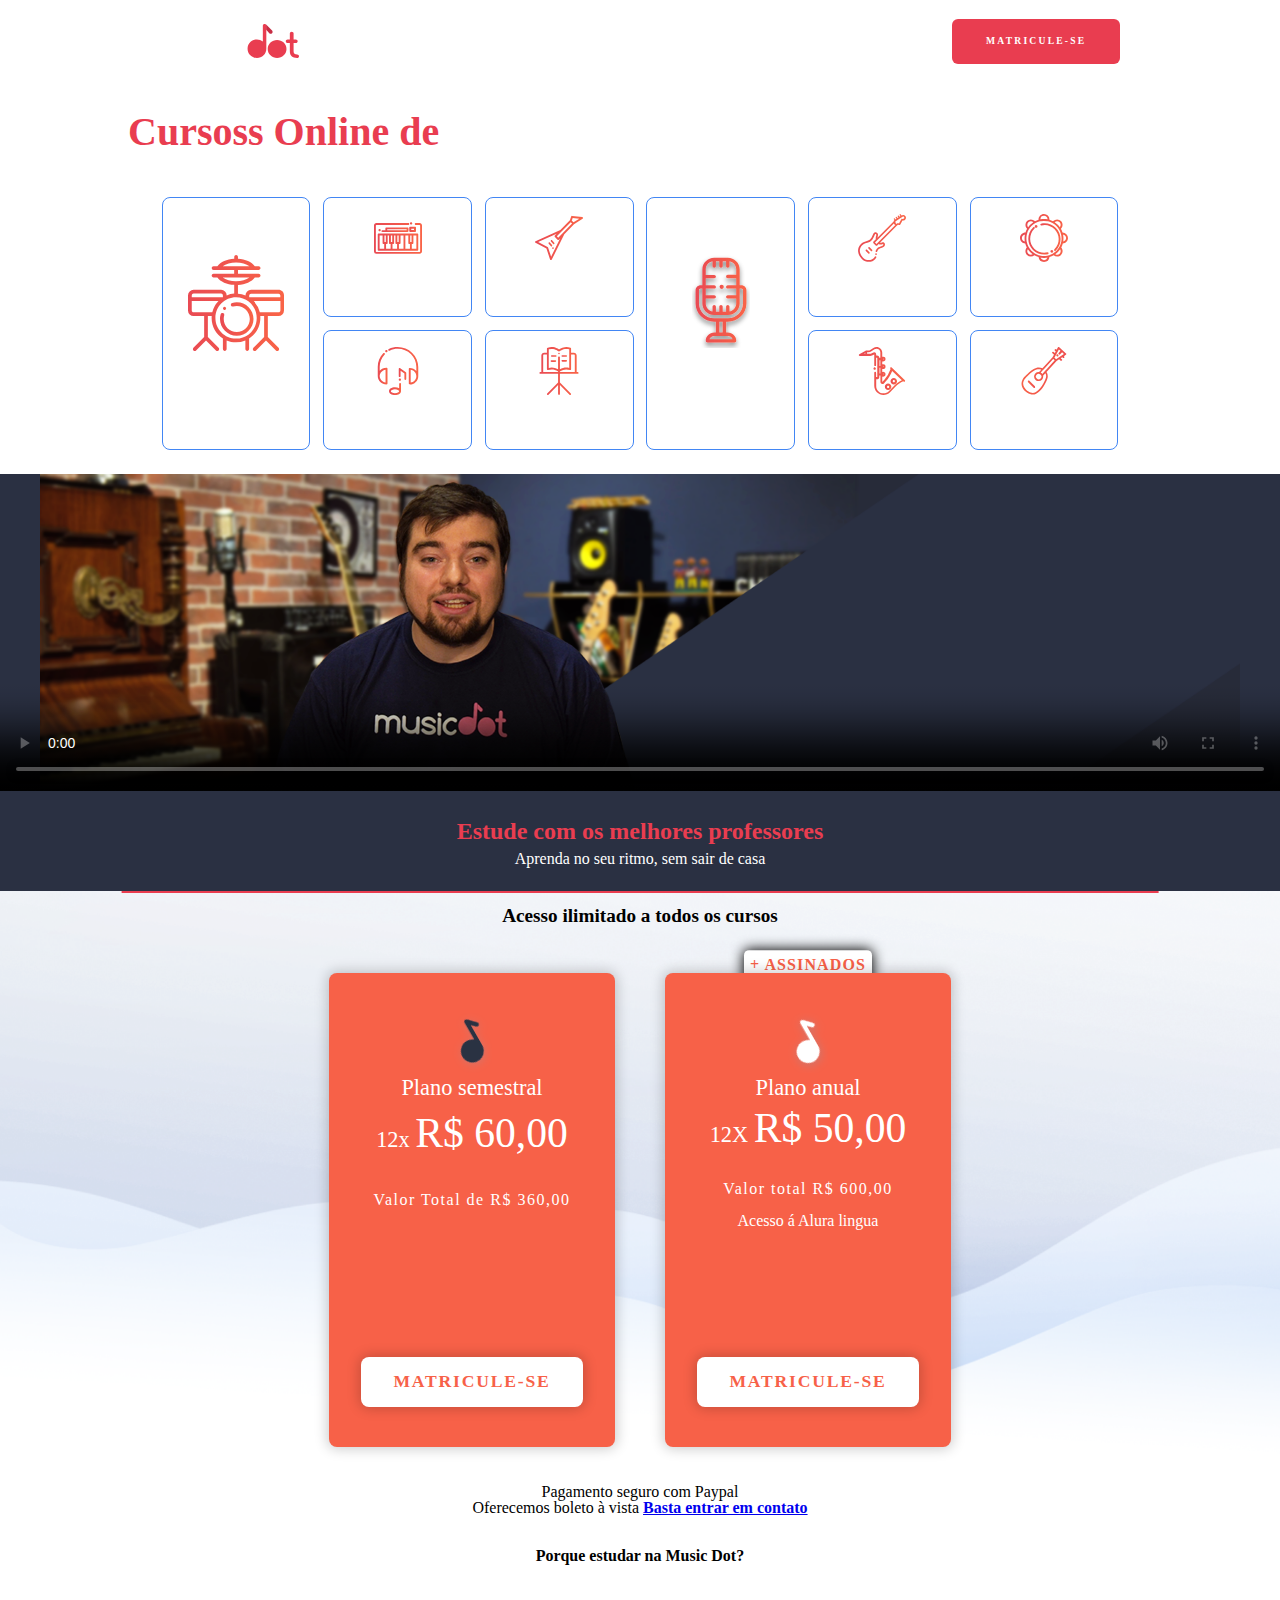
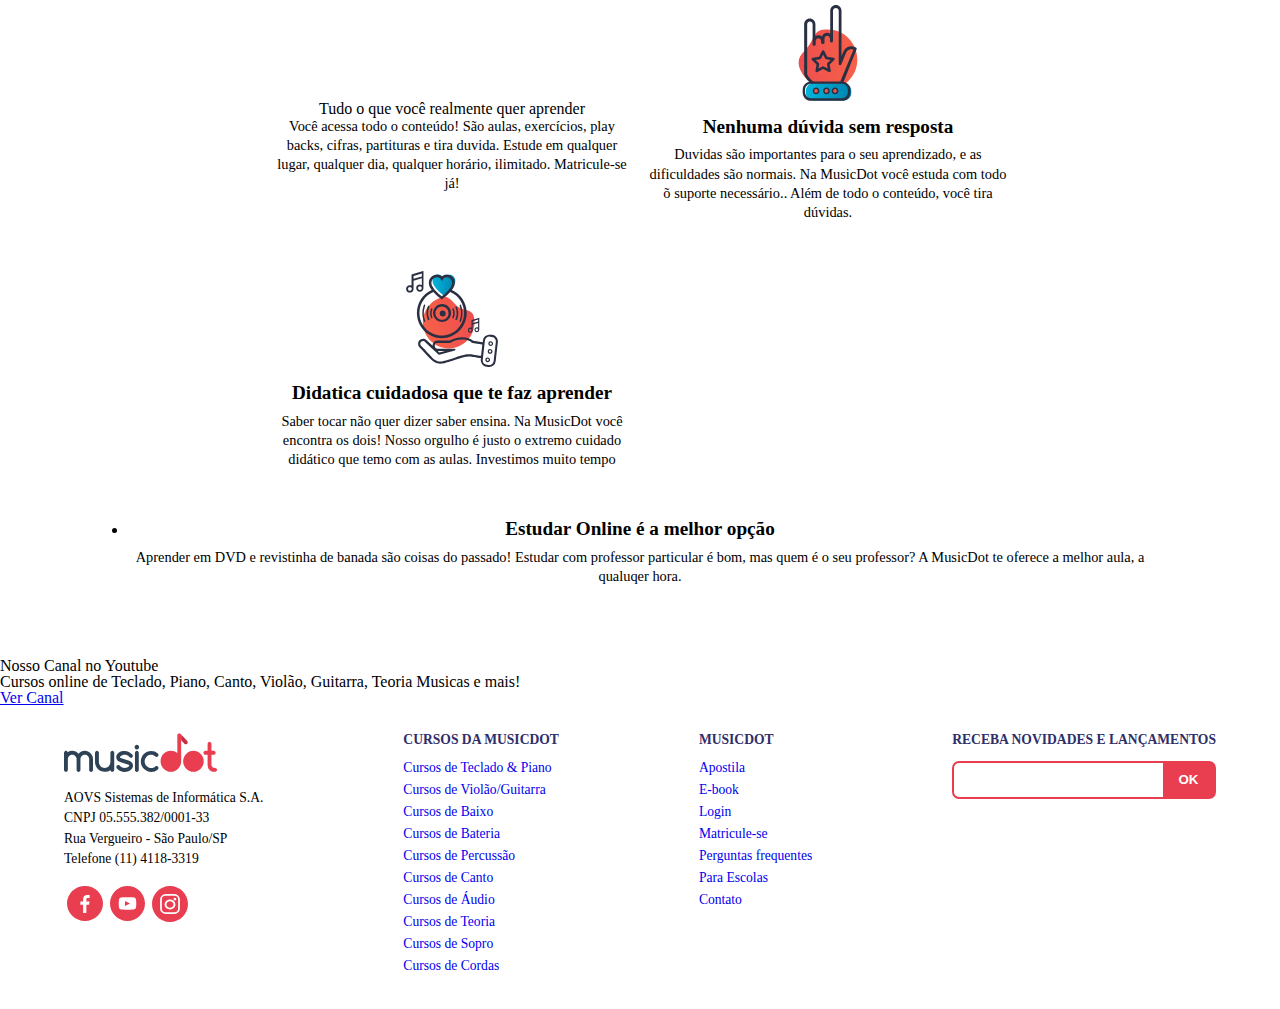
==== wd43-musicdot-arquivos-iniciais/index.html @ 057e16d7 "enviando um novo projecto de estudo pro repositório" ====
<!DOCTYPE html>
<html lang="pt-Br">
<head>
    <meta charset="UTF-8">
    <meta http-equiv="X-UA-Compatible" content="IE=edge">
    <meta name="viewport" content="width=device-width, initial-scale=1.0">
    <title>MusicDot</title>
    <link rel="stylesheet" href="style.css">
    <link rel="stylesheet" href="css/formnewslatter.css">
    <link rel="icon" href="img/favicon.ico">
    <link rel="stylesheet" href="rodape.css">
    <link rel="stylesheet" href="css/container.css">
<link rel="stylesheet" href="css/cursos.css">
<link rel="stylesheet" href="css/video.css">
<link rel="stylesheet" href="css/planos.css">
<link rel="stylesheet" href="css/beneficios.css">
  </head>
<body >
  <header class="cabecalho container">
    <link rel="stylesheet" href="https://fonts.googleapis.com/css?family=Montserrat:300,400,500,
600,700,&display=block">
<link rel="stylesheet" href="css/reset.css">
    <link rel="stylesheet" href="cabecalho.css">
    <a href="index.html">
    <img class="cabecalho__logo"src="img/musicdot-logo-light.svg" title="Ir para a página inicial da Musicdot" alt="logo da MusicDot">
  </a>
  <nav >
    <ul class="cabecalho__menu">
      <li class="cabecalho__item-menu"> <a href="sobre.html#contato" class="linkPrincipal">Contato</a> </li>
       <li  class="cabecalho__item-menu"> <a href="#" class="linkPrincipal">Entrar</a> </li>
      <li  class="cabecalho__item-menu--matricular"><a href="#" class="linkPrincipal">Matricule-se</a></li>
     </ul>
  </nav>

</header>

<main>
  
<section class="cursos">
  <article class="cursos_chamada --largura-grande">
    <h1 class="chamada_titulo">Cursoss Online de <strong class="chamada_titulo--destaque">musica</strong></h1>
    <p>Comece agora e aprenda sua primeira musica em 10 minutos!</p>
    <a href="cursos.html" class="chamada_cursos-matricula botao">matricule-se</a>
  </article>
  
  <nav>
<ul class="cursos_lista">
  <li class="curso--tecladopiano">
    <a href="#">Teclado & Piano</a></li>
    <li class="curso--violaoguitarra">
      <a href="#">Violão & Guitarra</a>
  </li>
  <li class="curso--baixo">
    <a href="#">Baixo</a>
  </li>
  <li class="curso--bateria cursos--destaque">
    <a href="#">Bateria</a>
  </li>
  <li class="curso--percursao">
    <a href="#">Percursão</a>
  </li>
  <li class="curso--canto cursos--destaque2">
    <a href="#">Canto</a>
  </li>
  <li class="cursos--audio">
    <a href="#">Audio</a>
  </li>
  <li class="cursos--teoria">
    <a href="#">Teoria</a>
  </li>
  <li class="curso--sopro">
    <a href="#">Sopro</a>
  </li>
  <li class="curso--cordas">
    <a href="#">Cordas</a>
  </li>
  
</ul>
  </nav>
</section>
<section class="video">
  <video class="video--mobile" controls src="video/video-promocional.mp4" poster="img/video-principal-mobile.png"></video>
<video class="video--desktop" controls src="video/video-promocional.mp4" poster="img/video-principal.png"></video>
  <article class="video_textos">
<h2 class="textos_titulo">Estude com os melhores professores</h2>
<p>Aprenda no seu ritmo, sem sair de casa</p>
</article>

</section>

<section class="planos">
  <h2 class="planos_titulo">Acesso ilimitado a todos os cursos</h2>
  <article class="cards_planoanual">
    <span class="plano--destaque">+ Assinados</span>
    <div class="planos_card card--anual ">
      <h3 class="plano_titulo">Plano anual</h3>
    <p>12X <span class="valor--destaque">R$ 50,00</span></p>
    <p>Valor total R$ 600,00</p>
    <span>Acesso á Alura lingua</span>
    <a href="cursos.html" class="cards_botao botao">Matricule-se</a>
    </div>
  </article>
  <article class="planos_card card--semestral">
    <h3 class="plano_titulo">Plano semestral</h3>
    <p>12x <span class="valor--destaque">R$ 60,00</span></p>
    <p>Valor Total de R$ 360,00</p>
    <a href="cursos.html" class="cards_botao botao">Matricule-se</a>
  </article>
  <article class="planos_pagamentos">
    <p>Pagamento seguro com Paypal</p>
    <p>Oferecemos boleto à vista <a href="#">Basta entrar em contato</a></p>
  </article>
</section>

<section class="beneficios">
  <h2 class="beneficios_titulo">
    Porque estudar na Music Dot?
  </h2>
<ul class="beneficios_lista">
  <li class="beneficios--paravoce">
    <h3>Tudo o que você realmente quer aprender</h3>
    <p class="beneficio_texto">
      Você acessa todo o conteúdo! São aulas, exercícios, play backs, cifras, partituras e tira duvida.
      Estude em qualquer lugar, qualquer dia, qualquer horário, ilimitado. Matricule-se já!
    </p>
  </li>
  <li class="beneficio--duvidas">
<h3 class="beneficio_titulo">
  Nenhuma dúvida sem resposta
</h3>
<p class="beneficio_texto">
  Duvidas são importantes para o seu aprendizado, e as dificuldades são normais. Na MusicDot você estuda com todo õ suporte  necessário.. Além de todo o conteúdo, você tira dúvidas.
</p>
  </li>
  <li class="beneficio--didatica">
    <h3 class="beneficio_titulo">Didatica cuidadosa que te  faz aprender</h3>
    <p class="beneficio_texto">
      Saber tocar não quer dizer saber ensina. Na MusicDot você encontra os dois! Nosso orgulho é justo o extremo cuidado didático que temo com as aulas. Investimos muito tempo
    </p>
  </li>
</ul>
<li class="beneficio--online">
  <h3 class="beneficio_titulo">Estudar Online é a melhor opção</h3>
  <p class="beneficio_texto">
 Aprender em DVD e revistinha de banada são coisas do passado! Estudar com professor particular é bom, mas quem é o seu professor? A MusicDot te oferece a melhor aula, a qualuqer hora.
  </p>
</li>
</ul>
</section>
<section class="chamada_youtube">
  <article class="chamada_youtube_canal youtube_informacao icone--youtube --largura-grande">
    <h2 class="canal_titulo">Nosso Canal no Youtube</h2>
    <p class="canal_texto">Cursos online de Teclado, Piano, Canto, Violão, Guitarra, Teoria Musicas e mais!</p>
    <a href="https://www.youtube.com/user/musicdotonline" class="canal_buttom">Ver Canal</a>
  </article>
  
</section>
</main>

<footer class="rodape container">
<link rel="stylesheet" href="rodape.css">
  <section class="rodape-secao rodape-secao--sobre">
    <img class="rodape__logo" src="img/logo.svg" alt="Logo da MusicDot">
    
    <p class="rodape-infos-empresa">
     AOVS Sistemas de Informática S.A.
    <br>
    CNPJ 05.555.382/0001-33
    <br>
   Rua Vergueiro - São Paulo/SP
    <br>
    Telefone (11) 4118-3319
    </p>
    
    <ul class="rodape__lista-midias-sociais" >
     <li class="rodape__item-midias-sociais" >
     <a href="https://www.facebook.com/musicdotonline">
     <img src="img/footer-icone-facebook.svg" alt="MusicDot no Facebook">
     </a>
    </li>
     <li class="rodape__item-midias-sociais">
     <a href="https://www.youtube.com/user/musicdotonline">
      <img src="img/footer-icone-youtube.svg" alt="MusicDot no YouTube">
     </a>
       </li >
       <li class="rodape__item-midias-sociais">
       <a href="https://www.instagram.com/musicdotonline/" >
      <img src="img/footer-icone-instagram.svg" alt="Instagram">
       </a>
       </li>
      </ul>
      </section>
      
      <section class="rodape-secao rodape-secao--cursos">
       <h2 class="rodape__titulo"> Cursos da MusicDot </h2>
      <nav>
       <ul  >
      <li class="rodape_item-lista"><a href="#">Cursos de Teclado & Piano</a></li>
       <li class="rodape_item-lista"><a href="#">Cursos de Violão/Guitarra</a></li>
      <li class="rodape_item-lista"><a href="#">Cursos de Baixo</a></li>
       <li class="rodape_item-lista"><a href="#">Cursos de Bateria</a></li>
       <li class="rodape_item-lista"><a href="#">Cursos de Percussão</a></li>
       <li class="rodape_item-lista"><a href="#">Cursos de Canto</a></li>
       <li class="rodape_item-lista"><a href="#">Cursos de Áudio</a></li>
       <li class="rodape_item-lista"><a href="#">Cursos de Teoria</a></li>
       <li class="rodape_item-lista"><a href="#">Cursos de Sopro</a></li>
      <li class="rodape_item-lista"><a href="#">Cursos de Cordas</a></li>
       </ul>
       </nav>
       </section>
      
       <section class="rodape-secao rodape-secao--links">
       <h2 class="rodape__titulo"> MusicDot </h2>
      <nav>
      <ul>
       <li class="rodape_item-lista"><a href="#">Apostila</a></li>
       <li class="rodape_item-lista"><a href="#">E-book</a></li>
       <li class="rodape_item-lista"><a href="#">Login</a></li>
      <li class="rodape_item-lista"><a href="#">Matricule-se</a></li>
      <li class="rodape_item-lista"><a href="#">Perguntas frequentes</a></li>
       <li class="rodape_item-lista"><a href="#">Para Escolas</a></li>
       <li class="rodape_item-lista"><a href="#">Contato</a></li>
       </ul>
       </nav>
       </section>


<section class="rodape-secao rodape-secao--newsletter">
<h2 class="rodape__titulo">Receba novidades e lançamentos</h2>
<form action="#" method="get" class="form-newsletter">
<label for="form-newsleetter_label" class="form-newsletter_label">
Seu email pessoal
</label>
<input type="email" name="" id="email-newsletter" class="form-newsletter_campo">
<button type="submit" class="form-newsletter-botao">OK</button>
</form>
</section>

</footer>

</body>

</html>
---- wd43-musicdot-arquivos-iniciais/css/formnewslatter.css ----
/*NEWSLETTER DA PAGINA PRINCIPAL*/

.form-newsletter{
  display: flex;
  width:100%;
  overflow: hidden;
  box-sizing: border-box;
  
  border-radius: 7px;
  border: 2px solid #e93d50;
  background-color: #e93d50;
  }
  .form-newsletter_label{
  position: absolute;
  left: -100000px;
  width: 1px;
  height: 1px;
  overflow: hidden;
  }
  .form-newsletter_campo{
  padding: 0.6rem 0.4rem;
  flex-grow: 1;
border:none;

  }
  .form-newsletter-botao{
  flex-grow: 1;
  border: none;
  
  text-transform: uppercase;
  font-weight: 600;
  
  background-color: #e93d50;
  color: #fff;

  cursor: pointer;
  }
  .rodape__titulo{
    color: rgb(46, 46, 105);
  }
---- wd43-musicdot-arquivos-iniciais/rodape.css ----
.rodape {
  text-align: justify;
  text-align: center;
  font-size: 0.7em;

  padding-top: 2em;
  padding-bottom: 2em;
            }
            .rodape-infos-empresa{
line-height: 1.5;
            }
    .rodape__logo {
          width: 11.25em;
          margin-bottom: 1em;
      }
    .rodape__lista-midias-sociais {
         display: flex;
       justify-content: center;
margin-top: 1em;

          }
      
      .rodape__item-midias-sociais {
          width: 2.62em;
margin: 0.25em;
          }

      .rodape__item-midias-sociais img {
             width: 100%;
              }
              
              .rodape__titulo {
              font-size: 1.45em;
               font-weight: bold;
              text-transform: uppercase;

              margin-bottom: 1em;
              }
              
              .rodape_item-lista {
               font-weight:500;
margin: 0.625em 0;
              }
.rodape_item-lista a{
text-decoration: none;
}
@media(min-width:1200px){
.rodape{
  display: flex;
  justify-content: space-between;
  font-size: 0.85rem;

text-align: left;
}
.rodape__titulo{
  font-size: 1em;
}
.rodape__lista-midias-sociais{
  justify-content: left;
}
.rodape-secao{
  margin-top: 0;
}
.rodape-secao + .rodape-secao{
  margin-left: 2em;
}
}
/*RESPONSIVIDADE DO RODAPE DA PAGINA PRINCIPAL para telas pequenas*/
@media (max-width:640px) {
 .rodape-secao + .rodape-secao{
margin-top: 2em;
 } 
}
@media (min-width:640px) and (max-width:1200px) {
  .rodape{
display: flex;
flex-wrap: wrap;
justify-content: space-between;

font-size: 1em;
  }
  .rodape-secao--sobre,.rodape-secao--cursos,
    .rodape-secao--links, .rodape-secao--newsletter{
      width: 45%;
    }
    .rodape-secao--cursos{
      order: 1;
      margin: 0;
    }
    .rodape-secao--links{
      order: 2;
      margin: 0;
    }
    .rodape-secao--sobre{
      order: 3;
      margin-top: 2em;
    }
    .rodape-secao--newsletter{
      order: 4;
      margin-top: 2em;
    }
}
---- wd43-musicdot-arquivos-iniciais/css/container.css ----
.container{
  padding-left: 5%;
  padding-right: 5%;
}
@media (min-width:1066px) {
  .container{
    padding-left: calc(100%-960px);
    padding-right: calc(100%-960px);
  }
}
---- wd43-musicdot-arquivos-iniciais/css/cursos.css ----
.--largura-maxima{
  width: 100%;
}
.--largura-grande{
  width:80% ;
}
.botao{
  font-size: .8rem;
  font-weight: 500;
  letter-spacing: 2.9px;
  text-transform: uppercase;
  padding: 1rem 40px;
margin-top: .5rem;
margin-bottom: .5rem;
border-radius: 6px;
transition: .25s;
}
.botao:hover{
  transform: translate(0, .22rem);
  transition: .25s;
}

.cursos{
  color: #fff;
  text-align: center;
  background-image: url(../img/home-background-mobile.png);
  padding-top: 9.5rem;
  display: flex;
  flex-direction: column;
  align-items: center;

  background-size: cover;
}
.cursos_chamada{
  display: flex;
  flex-direction: column;
  align-items: center;
}
.chamada_titulo{
  color:#e93d50;
  font-weight: 700;
  font-size: 1.2rem;
  margin-bottom: .3rem;
}
.chamada_titulo--destaque{
color: #fff; 
}
.chamada p{
  font-weight: 500;
  line-height: 1.3;
  margin: 1rem 0;
}
.chamada_cursos-matricula{
color: #fff;
background-color: #e93d50;
text-decoration: none;
}
.chamada_cursos-matricula a{
  text-decoration: none;
}
.cursos_lista{
font-size:.7rem;
font-weight: 600;
margin-top: 1rem;
margin-bottom: 1rem;
display: grid;
grid-template-columns: 7rem 7rem;
grid-template-rows: repeat(5, 4.5rem);
grid-gap: .5rem;
text-align: center;
}
.cursos_lista li{
  border: 1px solid #4286f4;
  border-radius: 8px;
  box-sizing: border-box;
  display: flex;
  justify-content: space-around;
  align-items: center;
  background-repeat: no-repeat;
  background-size: 2rem 2rem;
  background-position: top .6rem center;
  padding-top: 2.5rem;
transition: .25s;
}
.cursos_lista li:hover{
  transform: translate(0, .22rem);
background-color: rgba(66, 134, 244, 0.337);
transition: .25s;
}
.cursos_lista li a{
  color: #fff;
  text-decoration: none;
}
.curso--tecladopiano{
  background-image: url("../img/icone-teclado-piano.svg");
}
.curso--violaoguitarra{
  background-image: url("../img/icones-violao-guitarra.svg");
}
.curso--baixo{
  background-image: url("../img/icones-baixo.svg");
}
.curso--bateria{
  background-image: url("../img/icones-bateria.svg");
}
.curso--percursao{
  background-image: url('../img/icones-percussao.svg');
}
.curso--canto{
  background-image: url('../img/icones-canto.svg');
}
.cursos--audio{
  background-image: url('../img/icones-audio.svg');
}
.cursos--teoria{
  background-image: url('../img/icones-teoria.svg');
}
.curso--sopro{
  background-image: url('../img/icones-sopro.svg');
}
.curso--cordas{
  background-image: url("../img/icone-cordas.svg");
}
.cursos_lista img{
width: 2rem;
height: 2rem;
margin-bottom: 5px;
}
@media (min-width:768px) {
  .cursos{
    padding: 6rem  5% 0;
    background-image: url(../img/home-background.png);
  background-size: cover;
  }
  .cursos_chamada{
    width: 300px;
    align-items: flex-start;
    align-self: flex-start;
    text-align: left;
  }
  .chamada_titulo{
    font-size: 2rem;
  }
  .chamada_cursos-matricula{
    display: none;
  }
  .cursos_lista{
    grid-template-columns: repeat(5, 7rem);
grid-template-rows: 5.5rem 5.5rem 5.5rem;
gap: .8rem;  
}
.cursos_lista li{
  background-repeat: no-repeat;
  background-size: 2rem 2rem;
background-position: top .6rem center;

}

.cursos_lista .cursos--destaque{
  order: -1;
  grid-area: 1/1/span 3/3;
  background-size: 6rem 6rem;
  font-size: 2rem;
}
}
@media (min-width:1200px) {
  .cursos{
    padding: 7rem 10% 0;
  }
  .cursos_chamada{
    width: 450px;
  }
  .chamada_titulo{
    font-size: 2.5rem;
  }
  .cursos_lista{
   grid-template-columns: repeat(6, 9.3rem);
   grid-template-rows: 7.5rem 7.5rem;
   margin-top: 1.5rem;
   margin-bottom: 1.5rem;
  }
  .cursos_lista li{
    background-repeat: no-repeat;
    background-size: 3rem 3rem;
    background-position: top 1rem center;
    padding-top: 2.5rem;
  }
  .cursos_lista .cursos--destaque{
    order: -1;
    grid-area: 1/1/span 2/2;
    padding-top: 6rem;
    background-size: 6rem 6rem;
    background-position: top 3.6rem center;
  }
  .cursos_lista .cursos--destaque2{
    order: -1;
    grid-area: 1/4/span 2/5;
    padding-top: 6rem;
background-size: 6rem 6rem;
background-position: top 3.6rem center;
font-size: 1.9rem;
  }

  .cursos_lista p{
    font-size: 9rem;
  }
  .cursos--destaque2 .imagem--destaque2{
    width: 6rem;
    height: 6rem;
    margin-bottom: .8rem;
  }
}
@media (min-width:1440px) {
  .cursos_lista{
    grid-template-columns: repeat(6, 13rem);
  }
}
@media (min-width:1600px) {
  .cursos_lista{
    grid-template-columns: repeat(6, 13rem);
  }
  .cursos_lista img{
    width: 3rem;
    height: 3rem;
    margin-bottom: 10px;
  }
}
---- wd43-musicdot-arquivos-iniciais/css/video.css ----
.video{
  display: flex;
  flex-direction: column;
  align-items: center;
  text-align: center;
  color: #fff;
  background-color: #2a3042;

}

.video--mobile{
  width:100%;
  height: 8.9rem;
}
.video--desktop{
  display: none;
}
.video_textos{
margin-top: 1rem;
margin-bottom: 1rem;
position: relative;
padding: 0 10%;
box-sizing: border-box;
}
.textos_titulo{
  font-weight: 700;
  font-size: 1.2rem;
  margin-top: .3rem;
  margin-bottom: .5rem;
}

.textos_titulo::first-line{
  color: #e93d50;
}

@media (min-width:768px) {
  .video--mobile{
    display: none;
  }
  .video--desktop{
    display: block;
    width: 100%;
    height: 12.8rem;
  }
  .textos_titulo{
    font-size: 1.5rem;
  }
}
@media (min-width:1200px) {
.video--desktop{
  height: 19.8rem;
} 
.video_textos{
  margin-top: 1.5rem;
  margin-bottom: 1.5rem;
}
.video_textos::before{
  width: 5rem;
  height: 5rem;
}
.textos_titulo{
  font-size: 1/9rem;
}
@media (min-width:1600px) {
  .video--desktop{
    height: 26.8rem;
  }
}
}
---- wd43-musicdot-arquivos-iniciais/css/planos.css ----
.planos{
  background-image: url("../img/planos-background-mobile.png");
  background-size: cover;
  background-repeat: no-repeat;
  text-align: center;
  padding-top: 15px;
  padding-bottom: 1.8rem;
  display: grid;
  justify-items: center;
  position: relative;
}
.planos::before{
  content: " ";
  width: 81%;
  height: .1rem;
  background-color: #e93d50;
  position: absolute;
  top: 0;
  left: 50%;

  transform: translate(-50%, 0);

}
.planos_titulo{
  font-size: .85rem;
  font-weight: 700;
  margin-bottom: 2rem;
}
.planos_card{
  background-color: #f76148;
  border-radius: 8px;
  margin-bottom: 1.3rem;
  color: #fff;
  padding: 4rem 1rem 1rem;
  display: flex;
  flex-direction: column;
  align-items: center;
  box-shadow: 0 0 .8rem .1rem rgba(0, 0, 0, .2);
  background-repeat: no-repeat;
  background-size: 1.7em;
  background-position: top 1.5rem center;
}
.card--anual{
  background-image: url("../img/simbolo-musidot-branco.svg");
}
.card--semestral{
  background-image: url("../img/simbolo-musidot-dark.svg");
}
.plano_titulo {
  margin: 8px 0;
}
.planos_card p + p{
  font-weight: 300;
  margin-top: 2rem;
  letter-spacing: 1.5px;
}
.plano_titulo, .plano_titulo + p{
  font-size: 2rem;
  font-weight: 700;
}
.valor--destaque{
  font-size: 2rem;
  font-weight: 700;
}
.planos_card span{
  font-weight: 500;
}
.cards_botao{
  color: #f76148;
  text-transform: uppercase;
  letter-spacing: 1.8px;
  font-weight: 700;
  border-radius: 8px;
  margin-top: 8rem;
padding: 1rem 2rem;
background-color: #fff;
box-shadow: 0 0 .8rem .1rem rgba(0, 0, 0, .2);
text-decoration: none;
}
.card--anual{
  position:relative;
  z-index: 2;
}
.plano--destaque{
color: #f76148;
font-weight: 600;
text-transform: uppercase;
letter-spacing: 1.1px;
width: 8rem;
padding:.4rem 0 .8rem ;
border-radius: 5px;
box-shadow: 0 0 .8rem .05rem rgba(0, 0, 0, 2);
background-color: #fff;
position: absolute;
transform: translate(-50%, -65%);
z-index: 1;
}
.card--anual p + p, .card--semestral p + p{
  margin-bottom:1rem ;
}
.planos > p{
  width: 250px;
  font-size: .6rem;
  font-weight: 600;
  line-height: 18px;
}
.planos a{
  font-weight: 700;
}
@media (min-width:768px) {
  .planos{
    grid-template-columns: 20rem 20rem;
    grid-template-areas: 
    "header header"
    "card1 card2"
    "footer footer";

    gap: 1rem;
    justify-content: center;
    padding-bottom: 2rem;
    background-image: url("../img/planos-background.png");
    background-size: cover;
  }

.planos_titulo{
  grid-area: header;
}
.cards_planoanual{
  grid-area: card2;
}
.card--semestral{
  grid-area: card1;
}
.planos_pagamentos{
grid-column-end: span 2;
}
.planos_maisassinado{
  font-size: .8rem;
}
.planos_card{
  padding: 6rem 2rem 2rem;
justify-content: space-between;
background-size: 2.5rem;
background-position: top 2.5rem center;
}
.planos_card img{
  width: 2.5rem;
}
.plano_titulo, .plano_titulo + p{
  font-size: 1.4rem;
  font-weight: 500;
} 
.valor--destaque{
  font-size: 2.6rem;
  font-weight: 700;
}
.planos--destaque{
  font-size: .6rem;
}
.cards_botao{
  font-size: 1.1rem;
  transition: .25s;
}
.planos > p{
  font-size: .9rem;
  font-weight: 600;
  line-height: 18px;
}
}
@media (min-width:1200px) {
  .planos_titulo{
    font-size: 1.2rem;
  }
  .planos--destaque{
    font-size: .9rem;
    width: 10rem;
    transform: translate(-50%, -75%);
  }
}
---- wd43-musicdot-arquivos-iniciais/css/beneficios.css ----
.beneficios{
  text-align: center;
  margin-bottom: 2rem;
  padding: 0 10%;
  display: flex;
  flex-direction: column;
  align-items: center;
}
.beneficios_titulo{
  font-style: 1rem;
  font-weight: 700;
}
.beneficios_lista li{
  padding-top: 5.5rem;
  background-repeat: no-repeat;
  background-size: 4rem 4rem;
  background-position: top 20px center;
}
.beneficio--paravoce{
  background-image: url("../img/icone-beneficios-tudo-para-voce.svg");
}
.beneficio--duvidas{
  background-image: url("../img/icone-beneficios-nenhuma-duvida.svg");
}
.beneficio--didatica{
  background-image: url("../img/icone-beneficios-didatica-cuidadosa.svg");
}
.beneficios--online{
  background-image: url("../img/icone-beneficios-online.svg");
}
.beneficio_titulo{
  font-size: .8rem;
  font-weight: 600;
  margin-top: 1rem;
  margin-bottom: .2rem;
}
.beneficio_texto{
  line-height: 1rem;
}
@media (min-width:768px) {
  .beneficios{
    margin-bottom: 3.7rem;
  }
  .beneficios_lista{
    display: grid;
    grid-template-columns: 17.5rem 17.5rem;
    gap: 1rem;
  }
  .beneficios_titulo{
    margin-bottom: 1rem;
  }
  .beneficio_titulo{
    margin-bottom: 1.1rem;
  }
  .beneficio_texto{
    margin-bottom: .8rem;
  }
}
@media (min-width:1200px) {
  .beneficios_titulo{
    margin-bottom: 1.3rem;
  }
  .beneficios_lista{
    margin-bottom: 1.3rem;
    grid-template-columns: 22.5rem 22.5rem;
  }
  .beneficios_lista li{
    padding-top: 7.25rem;
    background-size: 6rem 6rem;
  }
  .beneficio_titulo{
    font-size: 1.2rem;
    margin-bottom: .6rem;
  }
  .beneficio_texto{
    font-size: .9rem;
    line-height: 1.2rem;
  }

}
---- wd43-musicdot-arquivos-iniciais/cabecalho.css ----
.linkPrincipal {
    color: white;
    text-decoration: none;
     }
.cabecalho{
position: absolute;
top: 0;
width: 100%;
box-sizing: border-box;

    text-align: center;
font-size: 0.6rem;
font-weight: bold;
text-transform: uppercase;
 letter-spacing: 0.23em;
 color: rgb(255, 255, 255);

        }
    .cabecalho__logo {
    padding: 1.5em 0;
     width: 14.5em;
            }

.cabecalho__menu {
    background-color: rgb(45, 50, 83);
display: flex;
justify-content: space-evenly;
flex-wrap:wrap;
    }

    .cabecalho__item-menu {
         display: inline-flex;
justify-content: space-evenly;
 flex-wrap: wrap;
        }

    .cabecalho__item-menu , .cabecalho__item-menu--matricular {
         display: inline-flex;
         padding: 1.86em 1.42em;
         }

         @media (min-width: 640px) {
             .cabecalho {
            padding: 0 5%;
            display: flex;
            justify-content:space-between;
            align-items:center;

            padding-top:0;
            padding-bottom: 0;
             }
             .cabecalho__logo {
             padding: 2.5em 0;
             }
            
            .cabecalho__menu {
             background-color: transparent;
             }
            }

            
            @media (min-width: 770px) {
                 .cabecalho__item-menu--matricular {
                 margin-left: 1.42em;
                 border-radius: 6px;
                 background-color: #e93d50;
                 }
                
                 .cabecalho__item-menu--matricular {
                padding: 1.8em 3.5em;
                 }
                }
                
                @media (min-width: 1066px) {
                 .cabecalho {
                 padding-left: calc((100% - 960px) / 2);
                 padding-right: calc((100% - 960px) / 2);
                 }
                    }
---- wd43-musicdot-arquivos-iniciais/rodape.css ----
.rodape {
  text-align: justify;
  text-align: center;
  font-size: 0.7em;

  padding-top: 2em;
  padding-bottom: 2em;
            }
            .rodape-infos-empresa{
line-height: 1.5;
            }
    .rodape__logo {
          width: 11.25em;
          margin-bottom: 1em;
      }
    .rodape__lista-midias-sociais {
         display: flex;
       justify-content: center;
margin-top: 1em;

          }
      
      .rodape__item-midias-sociais {
          width: 2.62em;
margin: 0.25em;
          }

      .rodape__item-midias-sociais img {
             width: 100%;
              }
              
              .rodape__titulo {
              font-size: 1.45em;
               font-weight: bold;
              text-transform: uppercase;

              margin-bottom: 1em;
              }
              
              .rodape_item-lista {
               font-weight:500;
margin: 0.625em 0;
              }
.rodape_item-lista a{
text-decoration: none;
}
@media(min-width:1200px){
.rodape{
  display: flex;
  justify-content: space-between;
  font-size: 0.85rem;

text-align: left;
}
.rodape__titulo{
  font-size: 1em;
}
.rodape__lista-midias-sociais{
  justify-content: left;
}
.rodape-secao{
  margin-top: 0;
}
.rodape-secao + .rodape-secao{
  margin-left: 2em;
}
}
/*RESPONSIVIDADE DO RODAPE DA PAGINA PRINCIPAL para telas pequenas*/
@media (max-width:640px) {
 .rodape-secao + .rodape-secao{
margin-top: 2em;
 } 
}
@media (min-width:640px) and (max-width:1200px) {
  .rodape{
display: flex;
flex-wrap: wrap;
justify-content: space-between;

font-size: 1em;
  }
  .rodape-secao--sobre,.rodape-secao--cursos,
    .rodape-secao--links, .rodape-secao--newsletter{
      width: 45%;
    }
    .rodape-secao--cursos{
      order: 1;
      margin: 0;
    }
    .rodape-secao--links{
      order: 2;
      margin: 0;
    }
    .rodape-secao--sobre{
      order: 3;
      margin-top: 2em;
    }
    .rodape-secao--newsletter{
      order: 4;
      margin-top: 2em;
    }
}
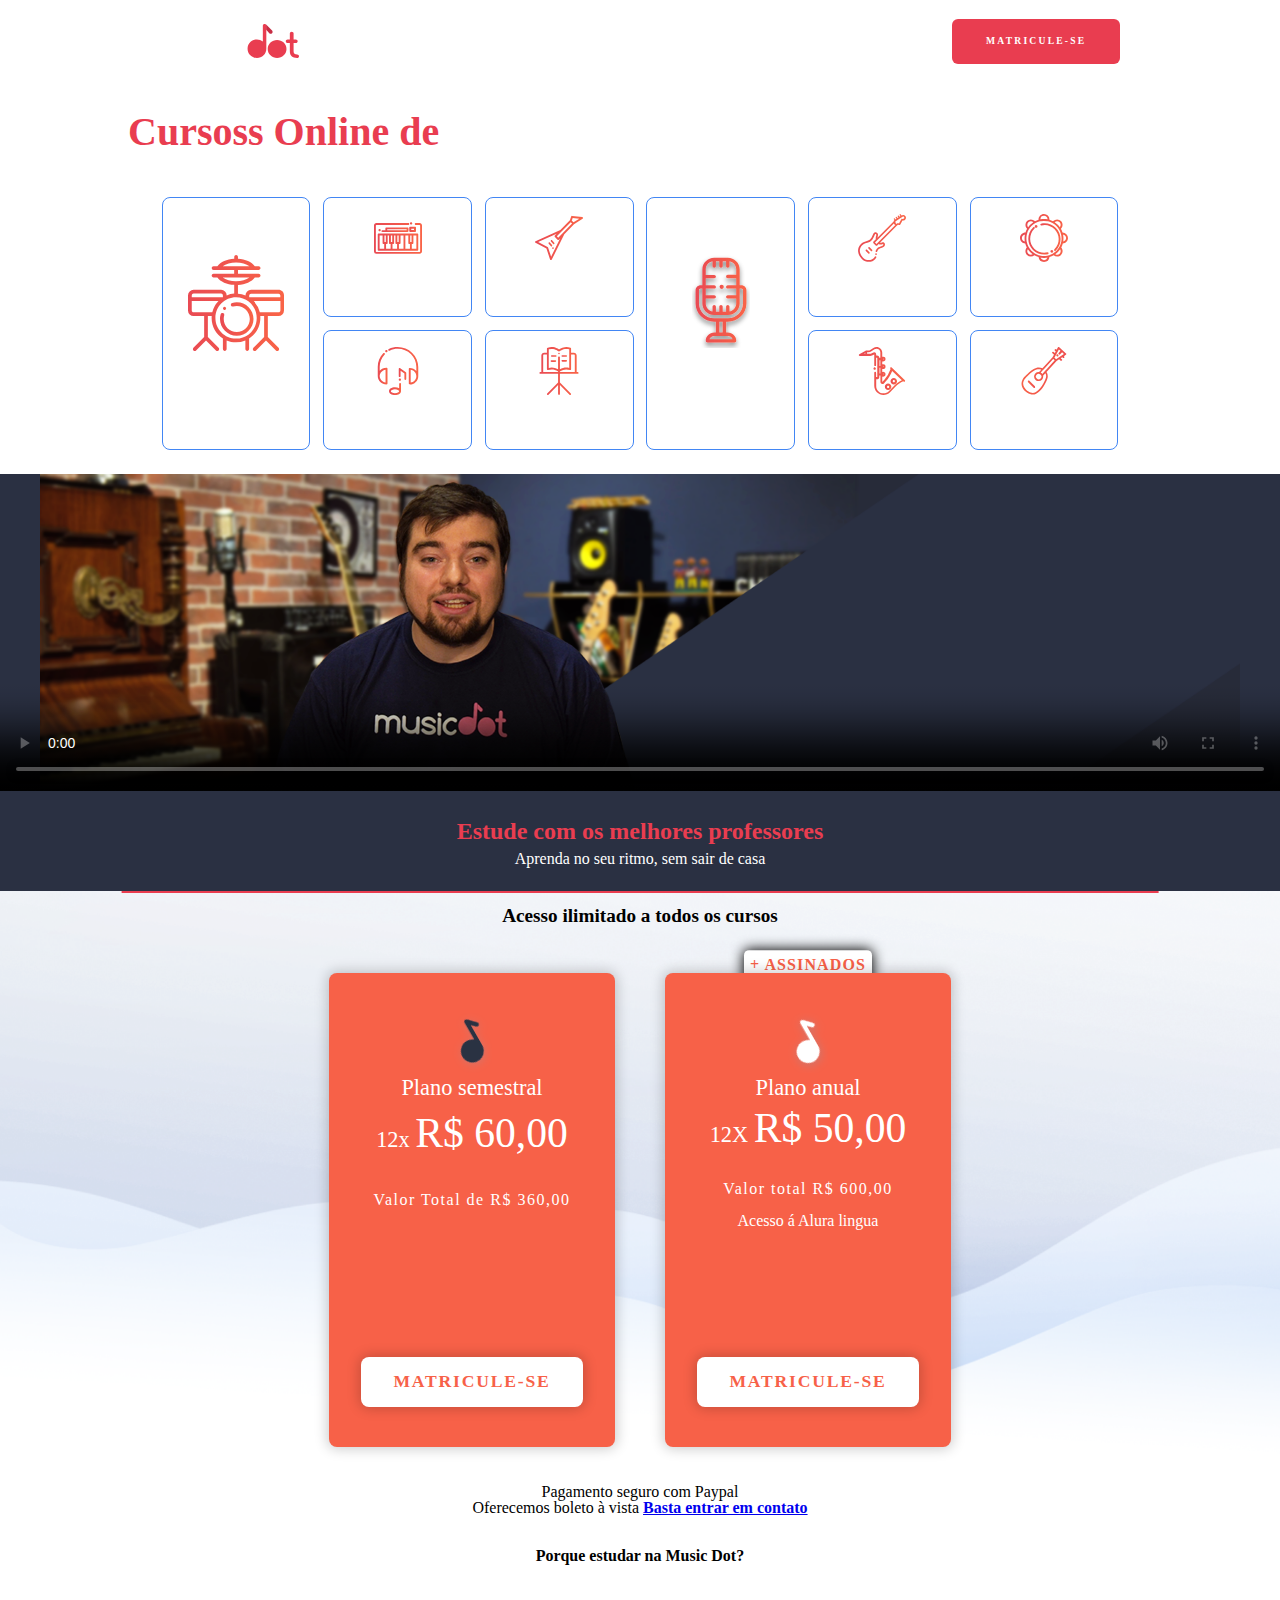
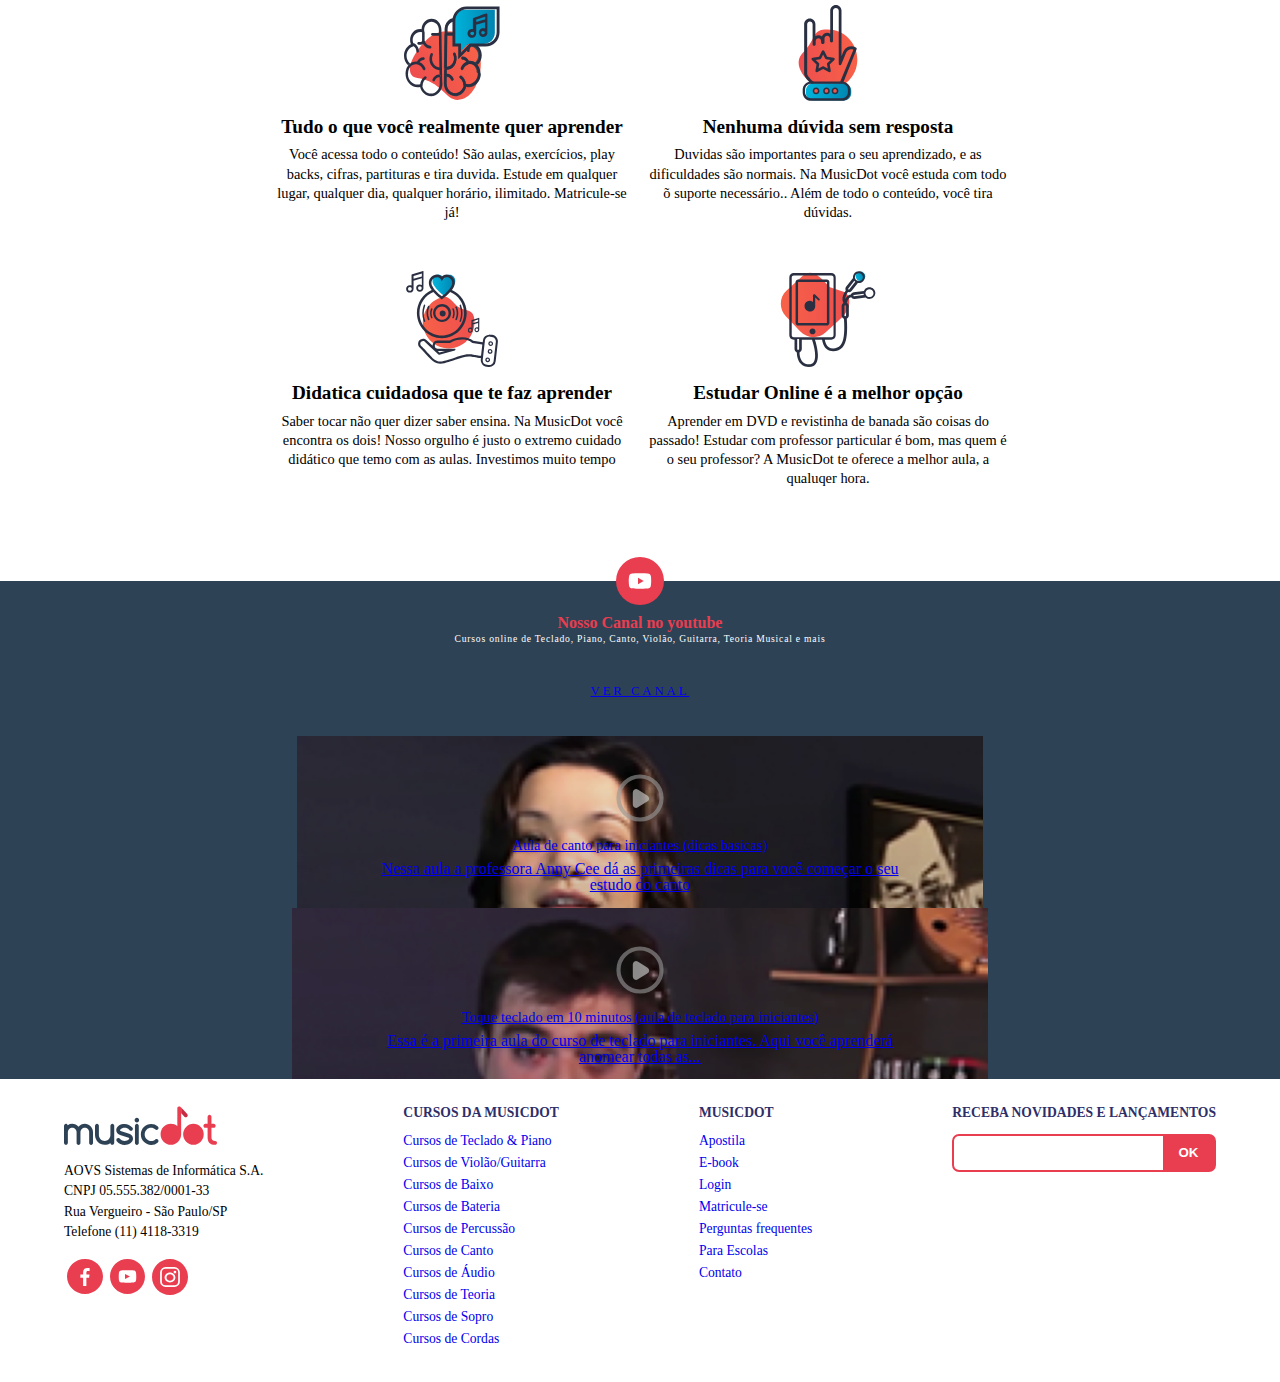
==== commit d8eabe28: "atualizando o site da musicdot" ====
--- a/wd43-musicdot-arquivos-iniciais/index.html
+++ b/wd43-musicdot-arquivos-iniciais/index.html
@@ -14,6 +14,7 @@
 <link rel="stylesheet" href="css/video.css">
 <link rel="stylesheet" href="css/planos.css">
 <link rel="stylesheet" href="css/beneficios.css">
+<link rel="stylesheet" href="css/chamadas-youtubube.css">
   </head>
 <body >
   <header class="cabecalho container">
@@ -117,8 +118,8 @@
     Porque estudar na Music Dot?
   </h2>
 <ul class="beneficios_lista">
-  <li class="beneficios--paravoce">
-    <h3>Tudo o que você realmente quer aprender</h3>
+  <li class="beneficio--paravoce">
+    <h3 class="beneficio_titulo">Tudo o que você realmente quer aprender</h3>
     <p class="beneficio_texto">
       Você acessa todo o conteúdo! São aulas, exercícios, play backs, cifras, partituras e tira duvida.
       Estude em qualquer lugar, qualquer dia, qualquer horário, ilimitado. Matricule-se já!
@@ -138,23 +139,49 @@
       Saber tocar não quer dizer saber ensina. Na MusicDot você encontra os dois! Nosso orgulho é justo o extremo cuidado didático que temo com as aulas. Investimos muito tempo
     </p>
   </li>
-</ul>
+
 <li class="beneficio--online">
   <h3 class="beneficio_titulo">Estudar Online é a melhor opção</h3>
   <p class="beneficio_texto">
  Aprender em DVD e revistinha de banada são coisas do passado! Estudar com professor particular é bom, mas quem é o seu professor? A MusicDot te oferece a melhor aula, a qualuqer hora.
   </p>
 </li>
+
 </ul>
-</section>
+</ul>
+
+</section>
+
 <section class="chamada_youtube">
-  <article class="chamada_youtube_canal youtube_informacao icone--youtube --largura-grande">
-    <h2 class="canal_titulo">Nosso Canal no Youtube</h2>
-    <p class="canal_texto">Cursos online de Teclado, Piano, Canto, Violão, Guitarra, Teoria Musicas e mais!</p>
-    <a href="https://www.youtube.com/user/musicdotonline" class="canal_buttom">Ver Canal</a>
-  </article>
-  
-</section>
+<article class="chamada_youtube_canal youtube_informacao icone--youtube --largura-grande">
+  <h2 class="canal_titulo">Nosso Canal no youtube</h2>
+  <p class="canal_texto">
+    Cursos online de Teclado, Piano, Canto, Violão, Guitarra, Teoria Musical e mais
+  </p>
+  <a href="https://www.youtube.com/user/musicdotonline" class="canal__button botao">Ver
+    Canal</a>
+</article>
+
+<article class="chamada_youtube_canal chamada_youtube--video1">
+<a href="#" class="video_descricao">
+  <h2 class="descricao_titulo">Aula de canto para iniciantes (dicas basicas)</h2>
+  <p class="descricao_texto">
+    Nessa aula a professora Anny Cee dá as primeiras dicas para você começar o seu estudo do canto
+  </p>
+</a>
+</article>
+
+<article class="chamada_youtube_canal chamada_youtube--video2">
+  <a href="#" class="video_descricao">
+    <h2 class="descricao_titulo">Toque teclado em 10 minutos (aula de teclado para iniciantes)</h2>
+    <p class="descricao_texto">
+Essa é a primeira aula do curso de teclado para iniciantes. Aqui você aprenderá anomear todas as...
+    </p>
+  </a>
+</article>
+</section>
+
+
 </main>
 
 <footer class="rodape container">
--- a/wd43-musicdot-arquivos-iniciais/css/beneficios.css
+++ b/wd43-musicdot-arquivos-iniciais/css/beneficios.css
@@ -25,7 +25,7 @@
 .beneficio--didatica{
   background-image: url("../img/icone-beneficios-didatica-cuidadosa.svg");
 }
-.beneficios--online{
+.beneficio--online{
   background-image: url("../img/icone-beneficios-online.svg");
 }
 .beneficio_titulo{
--- a/wd43-musicdot-arquivos-iniciais/css/chamadas-youtubube.css
+++ b/wd43-musicdot-arquivos-iniciais/css/chamadas-youtubube.css
@@ -0,0 +1,129 @@
+.chamada_youtube{
+  background-color: #2e4255;
+  display: grid;
+  justify-items: center;
+}
+.chamada_youtube_canal{
+  color: #fff;
+  display: flex;
+  flex-direction: column;
+  align-items: center;
+  text-align: center;
+  padding: 1.2rem 2rem .9rem;
+  position: relative;
+  box-sizing: border-box;
+}
+.icone--youtube::before{
+  content: "";
+  width: 3rem;
+  height: 3rem;
+  background-image: url(../img/icone-youtube.svg);
+  background-size: 100%;
+  background-repeat: no-repeat;
+  position: absolute;
+  top: 0;
+  left: 50%;
+  transform: translate(-50%, -50%);
+}
+.canal_titulo{
+  color: #e93d50;
+  font-size: 1rem;
+  font-weight: 700;
+  margin-top: .9rem;
+  margin-bottom: .1rem;
+  letter-spacing: .5pxx;
+}
+.canal_texto{
+  font-size: .6rem;
+  letter-spacing: .8px;
+  line-height: 12px;
+  margin-bottom: 1rem;
+}
+.canal_buttom{
+  color: #fff;
+  background-color: #e93d50;
+}
+.video_descricao{
+  width: 85%;
+}
+.descricao_titulo{
+  font-size: .9rem;
+  font-weight: 500;
+  line-height: 15px;
+  margin-bottom: .5rem;
+
+}
+.descricao_titulo::before{
+  content: "";
+  width: 3rem;
+  height: 3rem;
+  background-image: url(../img/play-button.svg);
+  background-size: 100%;
+  display: block;
+  margin: 1.2rem auto 1rem;
+}
+.chamada_youtube--video1{
+background-image: url(../img/videos-thumbnail-video1.png);
+}
+.chamada_youtube--video2{
+background-image: url(../img/videos-thumbnail-video2.png);
+}
+@media (min-width="768px") {
+  .chamada_youtube{
+    grid-template-columns: 1fr 1fr;
+    grid-template-areas: "chamada chamada" "video1 video2";
+  }
+.youtube_informacao{
+  padding: 2em 17%;
+  box-sizing: border-box;
+  grid-area: chamada;
+}
+.--icone-youtube::before{
+  width: 5rem;
+  height: 5rem;
+}
+.chamada_youtube--video1{
+  grid-area: video1;
+}
+.chamada_youtube--video2{
+  grid-area: video2;
+}
+.canal_titulo{
+  font-size: 1.5rem;
+}
+.descricao_texto{
+font-size: .8rem;
+}
+
+}
+@media (min-width="1200px") {
+  .youtube_informacao{
+    padding: 4rem 20%;
+  }
+  .icone--youtube::before{
+    width: 6rem;
+    height: 6rem;
+  }
+  .canal_titulo{
+    font-size: 2rem;
+    margin-bottom: .4rem;
+  }
+  .canal_texto{
+    font-size: 1rem;
+    line-height: 1rem;
+  }
+  .video-descricao{
+    width: 75%;
+    text-align: left;
+  }
+
+  .descricao_titulo{
+    font-size: 1rem;
+    line-height: 1.4rem;
+    margin-bottom: 1.5rem;
+  }
+.descricao_texto{
+  font-size: .9rem;
+  font-weight: bold;
+}
+}
